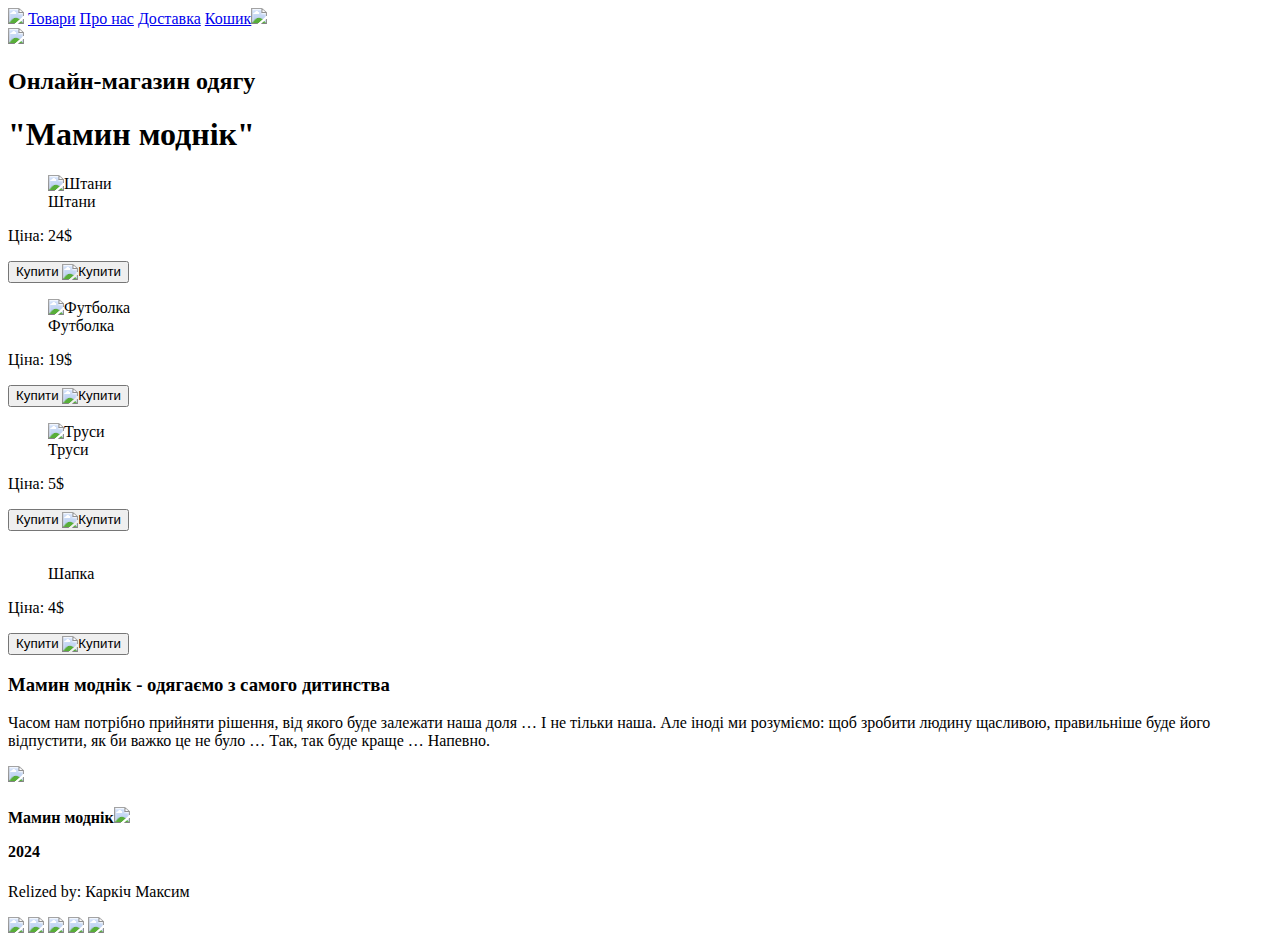
==== index.html @ 4c503d74 "Add files via upload" ====
<!DOCTYPE html>
<html lang="en">
<head>
    <meta charset="UTF-8">
    <meta name="viewport" content="width=device-width, initial-scale=1.0">
    <title>Онлайн-магазин Мамин моднік</title>
    <link rel="stylesheet" href="css/style.css"/>
</head>
<body>
    <header>
       <nav>
        <img class="logotyp" src="img/Frame (7).png">
        <a href="#product">Товари</a>
        <a href="#pronas">Про нас</a>
        <a href="indexindex.html">Доставка</a>
        <a class="koshik" href=" index3.html">Кошик<img class="korzina" src="img/Frame.png"></a>
        </nav>
        <img class="odiag" src="img/spring-wardrobe-switch-still-life.jpg">
        <h2 class="h2">Онлайн-магазин одягу</h2>
        <h1 class="h1">"Мамин моднік"</h1>
    </header>
    <main>
        <section id="product" class="product-grid">
            <article class="product-card">
                <figure>
                    <img class="product-image" src="img/beautiful-fashion-woman-posing-with-elegant-suit.jpg" alt="Штани">
                    <figcaption class="product-name">Штани</figcaption>
                </figure>
                <p class="product-cost">Ціна: 24$</p>
                <button class="buy-button">
                    Купити
                    <img class="buy-icon" src="img/Frame.png" alt="Купити">
                </button>
            </article>

            <article class="product-card">
                <figure>
                    <img class="product-image" src="img/isolated-opened-white-t-shirt.jpg" alt="Футболка">
                    <figcaption class="product-name">Футболка</figcaption>
                </figure>
                <p class="product-cost">Ціна: 19$</p>
                <button class="buy-button">
                    Купити
                    <img class="buy-icon" src="img/Frame.png" alt="Купити">
                </button>
            </article>
    
            <article class="product-card">
                <figure>
                    <img class="product-image" src="img/underwear.jpg" alt="Труси">
                    <figcaption class="product-name">Труси</figcaption>
                </figure>
                <p class="product-cost">Ціна: 5$</p>
                <button class="buy-button">
                    Купити
                    <img class="buy-icon" src="img/Frame.png" alt="Купити">
                </button>
            </article>
            <article class="product-card">
                <figure>
                    <img class="product-image" src="img/female-beauty-brown-cap-summer (1).jpg" alt="">
                    <figcaption class="product-name">Шапка</figcaption>
                </figure>
                <p class="product-cost">Ціна: 4$</p>
                <button class="buy-button">
                    Купити
                    <img class="buy-icon" src="img/Frame.png" alt="Купити">
                </button>
            </article>
        </section>
        <div id="pronas" class="mamka">
            <h3>Мамин моднік - одягаємо з самого дитинства </h3>
            <p>Часом нам потрібно прийняти рішення, від якого буде залежати наша доля … І не тільки наша. Але іноді ми розуміємо: щоб зробити людину щасливою, правильніше буде його відпустити, як би важко це не було … Так, так буде краще … Напевно.</p>
        </div>
        <div class="amerikanezz"><img class="negr" src="img/cyclist-man-his-bike-city.jpg"></div>
    </main>
    <footer>
        <div class="puk"><h4>Мамин моднік<img class="original" src="img/Frame (1).png"><p class="p2024">2024</p></h4></div>
        <p>Relized by: Каркіч Максим</p>
        <section class="silka">
            <img src="img/Frame (2).png">
            <img src="img/Frame (3).png">
          <img src="img/Frame (4).png">
          <img src="img/Frame (5).png">
          <img src="img/Frame (6).png">
        </section>
    </footer>
    <script >
        // js/script.js
document.addEventListener("DOMContentLoaded", () => {
    const buyButtons = document.querySelectorAll(".buy-button");

    buyButtons.forEach(button => {
        button.addEventListener("click", (e) => {
            const productCard = e.target.closest(".product-card");
            const productName = productCard.querySelector(".product-name").textContent;
            const productPrice = productCard.querySelector(".product-cost").textContent;
            const productImage = productCard.querySelector(".product-image").src;

            let cart = JSON.parse(localStorage.getItem("cart")) || [];

            let existingProduct = cart.find(item => item.name === productName);
            if (existingProduct) {
                existingProduct.quantity += 1;
            } else {
                cart.push({
                    name: productName,
                    price: productPrice,
                    image: productImage,
                    quantity: 1
                });
            }

            localStorage.setItem("cart", JSON.stringify(cart));
            alert(`${productName} додано до кошика!`);
        });
    });
});

     </script>
</body>
</html>
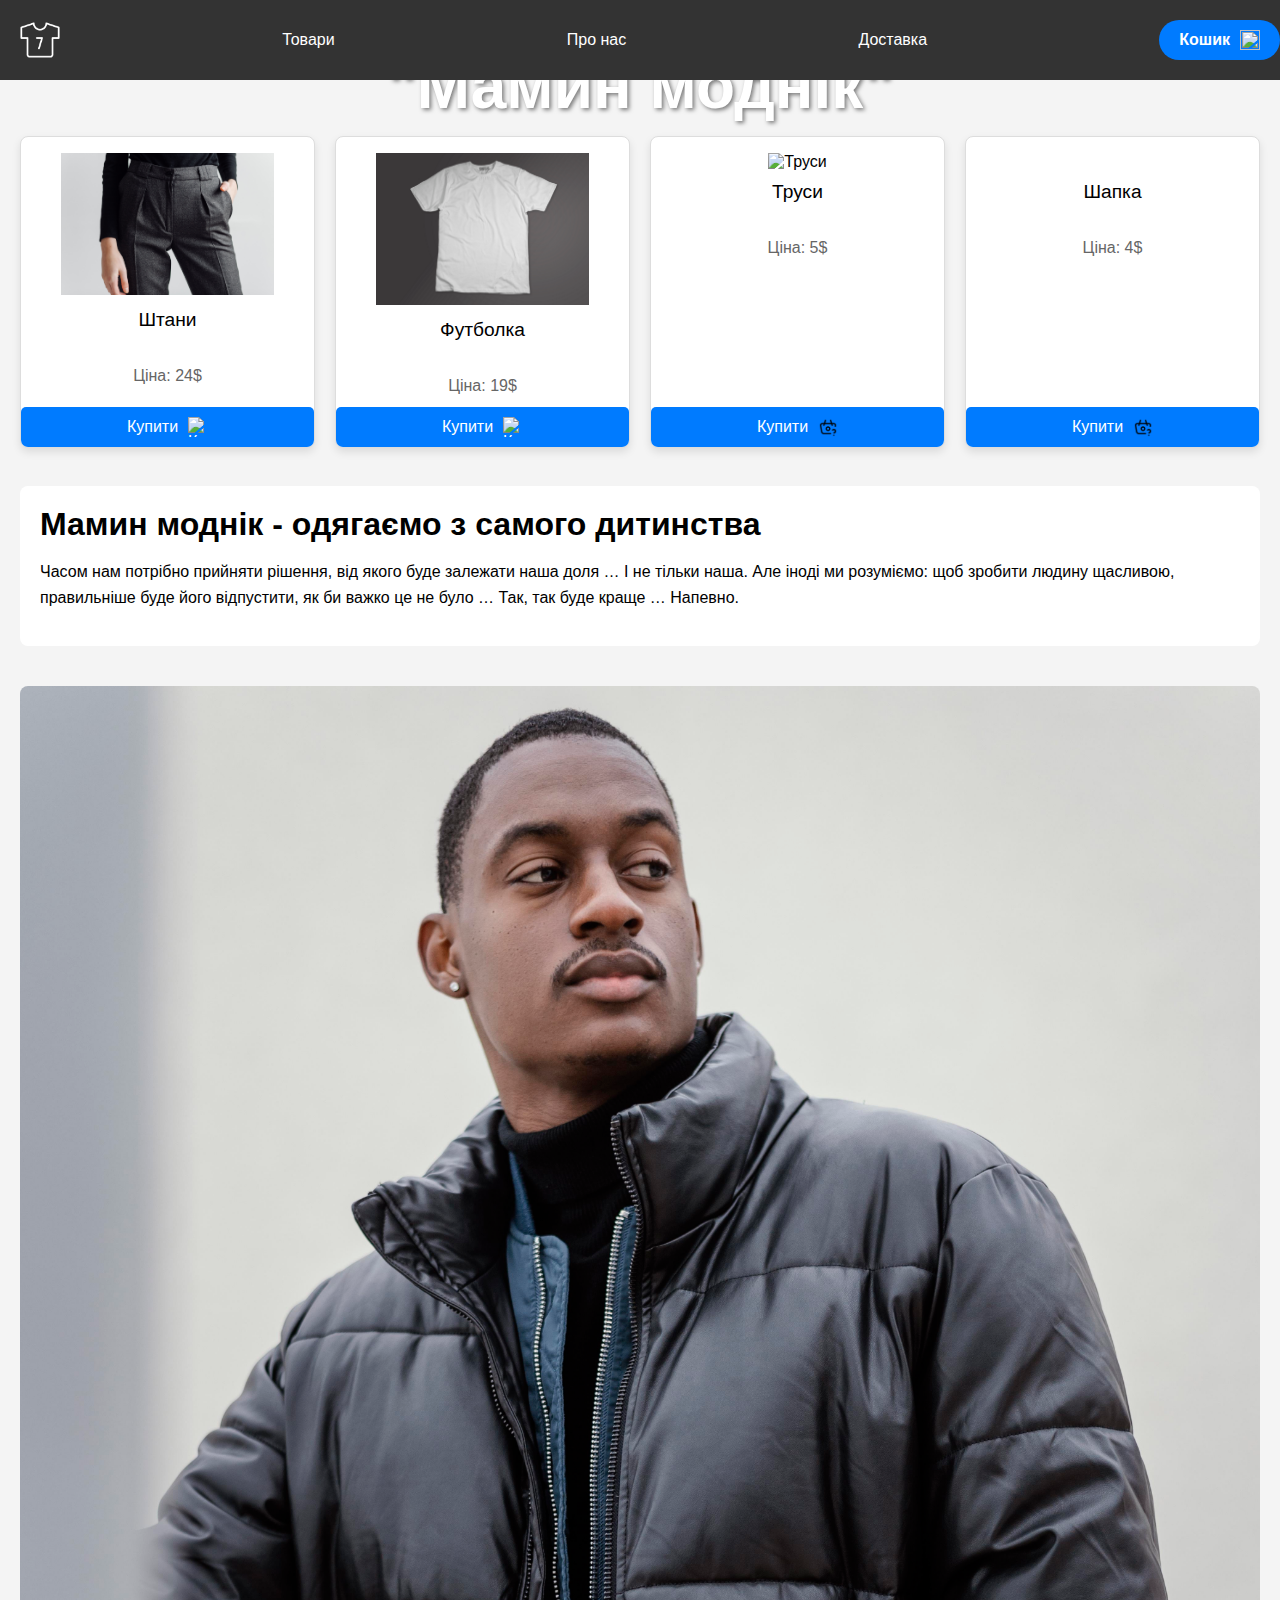
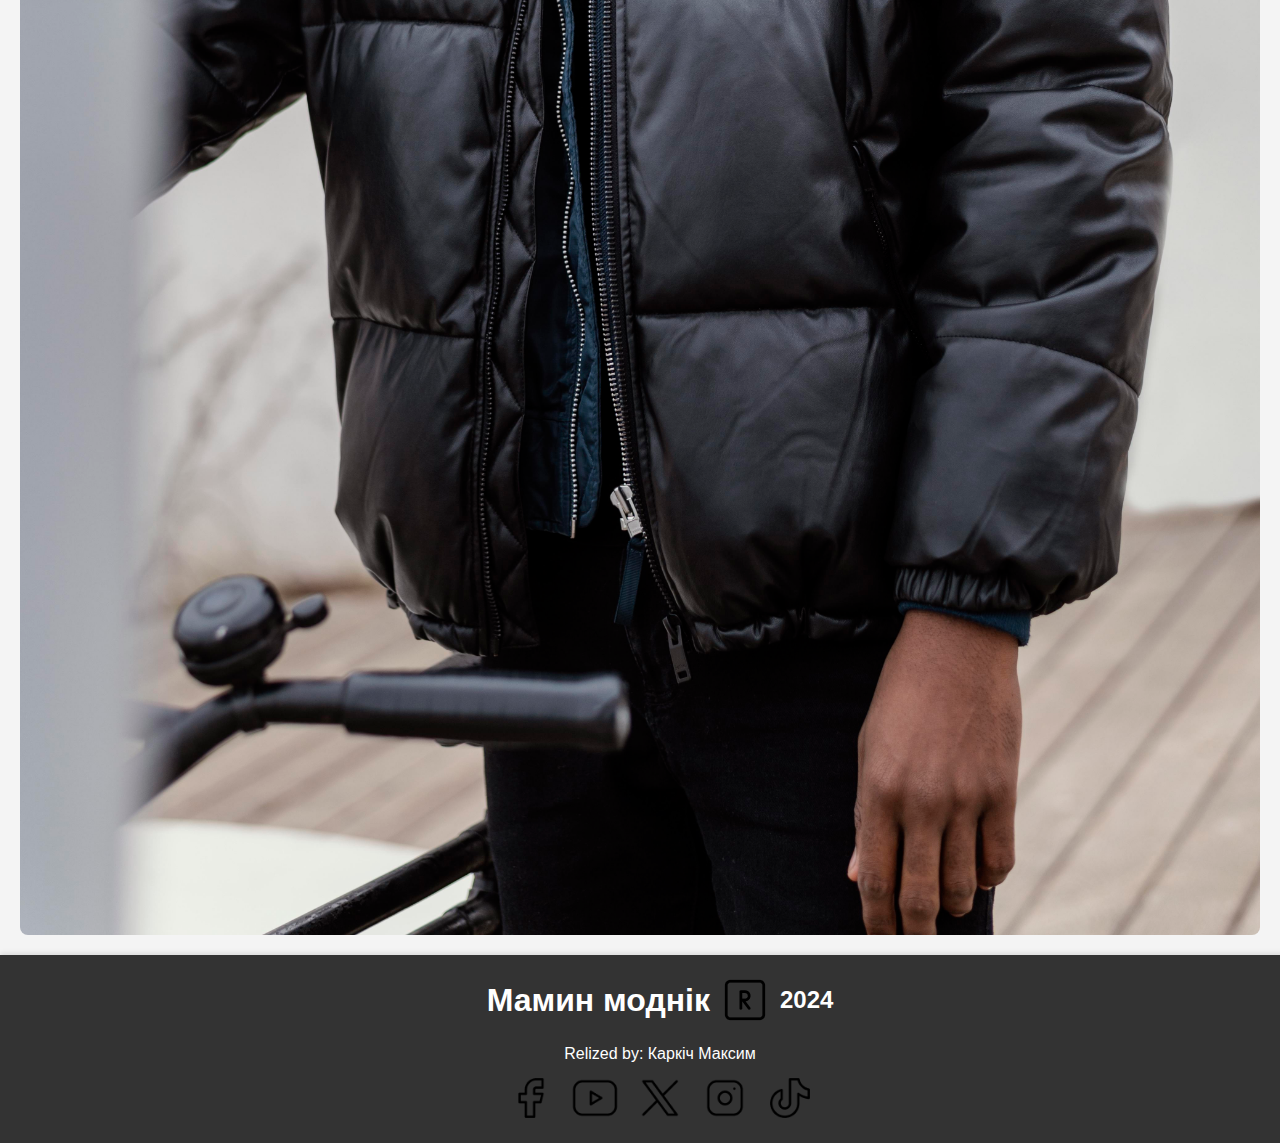
==== commit af59855e: "Update index.html" ====
--- a/index.html
+++ b/index.html
@@ -4,18 +4,18 @@
     <meta charset="UTF-8">
     <meta name="viewport" content="width=device-width, initial-scale=1.0">
     <title>Онлайн-магазин Мамин моднік</title>
-    <link rel="stylesheet" href="css/style.css"/>
+    <link rel="stylesheet" href="style.css"/>
 </head>
 <body>
     <header>
        <nav>
-        <img class="logotyp" src="img/Frame (7).png">
+        <img class="logotyp" src="Frame (7).png">
         <a href="#product">Товари</a>
         <a href="#pronas">Про нас</a>
         <a href="indexindex.html">Доставка</a>
         <a class="koshik" href=" index3.html">Кошик<img class="korzina" src="img/Frame.png"></a>
         </nav>
-        <img class="odiag" src="img/spring-wardrobe-switch-still-life.jpg">
+        <img class="odiag" src="spring-wardrobe-switch-still-life.jpg">
         <h2 class="h2">Онлайн-магазин одягу</h2>
         <h1 class="h1">"Мамин моднік"</h1>
     </header>
@@ -23,7 +23,7 @@
         <section id="product" class="product-grid">
             <article class="product-card">
                 <figure>
-                    <img class="product-image" src="img/beautiful-fashion-woman-posing-with-elegant-suit.jpg" alt="Штани">
+                    <img class="product-image" src="beautiful-fashion-woman-posing-with-elegant-suit.jpg" alt="Штани">
                     <figcaption class="product-name">Штани</figcaption>
                 </figure>
                 <p class="product-cost">Ціна: 24$</p>
@@ -35,7 +35,7 @@
 
             <article class="product-card">
                 <figure>
-                    <img class="product-image" src="img/isolated-opened-white-t-shirt.jpg" alt="Футболка">
+                    <img class="product-image" src="isolated-opened-white-t-shirt.jpg" alt="Футболка">
                     <figcaption class="product-name">Футболка</figcaption>
                 </figure>
                 <p class="product-cost">Ціна: 19$</p>
@@ -47,24 +47,24 @@
     
             <article class="product-card">
                 <figure>
-                    <img class="product-image" src="img/underwear.jpg" alt="Труси">
+                    <img class="product-image" src="underwear.jpg" alt="Труси">
                     <figcaption class="product-name">Труси</figcaption>
                 </figure>
                 <p class="product-cost">Ціна: 5$</p>
                 <button class="buy-button">
                     Купити
-                    <img class="buy-icon" src="img/Frame.png" alt="Купити">
+                    <img class="buy-icon" src="Frame.png" alt="Купити">
                 </button>
             </article>
             <article class="product-card">
                 <figure>
-                    <img class="product-image" src="img/female-beauty-brown-cap-summer (1).jpg" alt="">
+                    <img class="product-image" src="female-beauty-brown-cap-summer (1).jpg" alt="">
                     <figcaption class="product-name">Шапка</figcaption>
                 </figure>
                 <p class="product-cost">Ціна: 4$</p>
                 <button class="buy-button">
                     Купити
-                    <img class="buy-icon" src="img/Frame.png" alt="Купити">
+                    <img class="buy-icon" src="Frame.png" alt="Купити">
                 </button>
             </article>
         </section>
@@ -72,17 +72,17 @@
             <h3>Мамин моднік - одягаємо з самого дитинства </h3>
             <p>Часом нам потрібно прийняти рішення, від якого буде залежати наша доля … І не тільки наша. Але іноді ми розуміємо: щоб зробити людину щасливою, правильніше буде його відпустити, як би важко це не було … Так, так буде краще … Напевно.</p>
         </div>
-        <div class="amerikanezz"><img class="negr" src="img/cyclist-man-his-bike-city.jpg"></div>
+        <div class="amerikanezz"><img class="negr" src="cyclist-man-his-bike-city.jpg"></div>
     </main>
     <footer>
-        <div class="puk"><h4>Мамин моднік<img class="original" src="img/Frame (1).png"><p class="p2024">2024</p></h4></div>
+        <div class="puk"><h4>Мамин моднік<img class="original" src="Frame (1).png"><p class="p2024">2024</p></h4></div>
         <p>Relized by: Каркіч Максим</p>
         <section class="silka">
-            <img src="img/Frame (2).png">
-            <img src="img/Frame (3).png">
-          <img src="img/Frame (4).png">
-          <img src="img/Frame (5).png">
-          <img src="img/Frame (6).png">
+            <img src="Frame (2).png">
+            <img src="Frame (3).png">
+          <img src="Frame (4).png">
+          <img src="Frame (5).png">
+          <img src="Frame (6).png">
         </section>
     </footer>
     <script >
@@ -119,4 +119,4 @@
 
      </script>
 </body>
-</html>+</html>
--- a/style.css
+++ b/style.css
@@ -0,0 +1,304 @@
+/* Загальні стилі для сайту */
+body {
+    margin: 0;
+    font-family: Arial, sans-serif;
+    background-color: #f4f4f4;
+}
+
+/* Стилі для шапки */
+header {
+    position: relative;
+    text-align: center;
+    color: #fff;
+}
+
+header nav {
+    background-color: #333;
+    padding: 15px;
+    display: flex;
+    justify-content: space-between;
+    align-items: center;
+    position: fixed;
+    top: 0;
+    width: 100%;
+    z-index: 1000;
+}
+
+header img.logotyp {
+    height: 50px;
+}
+
+header a {
+    color: #fff;
+    text-decoration: none;
+    margin: 0 15px;
+    font-size: 1rem;
+    transition: color 0.3s;
+}
+
+header a:hover {
+    color: #007bff;
+}
+
+header .koshik {
+    display: flex;
+    align-items: center;
+    background-color: #007bff;
+    color: #fff;
+    padding: 10px 20px;
+    border-radius: 25px;
+    font-size: 1rem;
+    font-weight: bold;
+    text-decoration: none;
+    transition: background-color 0.3s, transform 0.3s;
+}
+
+header .koshik:hover {
+    background-color: #0056b3;
+    transform: scale(1.05);
+}
+
+header .korzina {
+    margin-left: 10px;
+    height: 20px;
+    width: 20px;
+}
+
+header .odiag {
+    width: 100%;
+    height: auto;
+    opacity: 0.5;
+    display: block;
+}
+
+header .h2 {
+    position: absolute;
+    width: 100%;
+    top: 30%;
+    font-size: 2rem;
+    color: #fff;
+    text-shadow: 2px 2px 4px rgba(0, 0, 0, 0.5);
+}
+
+header .h1 {
+    position: absolute;
+    width: 100%;
+    top: 40%;
+    font-size: 4rem;
+    color: #fff;
+    text-shadow: 2px 2px 4px rgba(0, 0, 0, 0.5);
+}
+
+/* Стилі для основного контенту */
+main {
+    padding-top: 100px; /* Відступ, щоб не перекривати навігацію */
+}
+
+.product-grid {
+    display: grid;
+    grid-template-columns: repeat(auto-fill, minmax(250px, 1fr));
+    gap: 20px;
+    padding: 20px;
+}
+
+.product-card {
+    background: #fff;
+    border: 1px solid #ddd;
+    border-radius: 8px;
+    box-shadow: 0 4px 8px rgba(0, 0, 0, 0.1);
+    overflow: hidden;
+    text-align: center;
+    transition: transform 0.3s, box-shadow 0.3s;
+}
+
+.product-card:hover {
+    transform: translateY(-10px);
+    box-shadow: 0 8px 16px rgba(0, 0, 0, 0.2);
+}
+
+.product-image {
+    width: 100%;
+    height: auto;
+}
+
+.product-name {
+    font-size: 1.2rem;
+    margin: 10px 0;
+}
+
+.product-cost {
+    font-size: 1rem;
+    color: #666;
+    margin: 10px 0;
+}
+
+.buy-button {
+    background-color: #007bff;
+    border: none;
+    border-radius: 5px;
+    color: #fff;
+    cursor: pointer;
+    font-size: 1rem;
+    padding: 10px;
+    display: flex;
+    align-items: center;
+    justify-content: center;
+    transition: background-color 0.3s;
+}
+
+.buy-button:hover {
+    background-color: #0056b3;
+}
+
+.buy-icon {
+    margin-left: 10px;
+    width: 20px;
+    height: 20px;
+}
+
+/* Стилі для розділу про нас */
+.mamka {
+    padding: 20px;
+    background: #fff;
+    border-radius: 8px;
+    margin: 20px;
+}
+
+.mamka h3 {
+    font-size: 2rem;
+    margin: 0 0 10px;
+}
+
+.mamka p {
+    font-size: 1rem;
+    line-height: 1.6;
+}
+
+/* Стилі для адаптивності зображення */
+.amerikanezz {
+    display: flex;
+    justify-content: center;
+    padding: 20px;
+}
+
+.amerikanezz img.negr {
+    max-width: 100%;
+    height: auto;
+    border-radius: 8px;
+}
+
+/* Стилі для підвалу */
+footer {
+    background-color: #333;
+    color: #fff;
+    padding: 20px;
+    text-align: center;
+    position: relative;
+    width: 100%;
+    box-shadow: 0 -2px 5px rgba(0, 0, 0, 0.1);
+}
+
+.puk {
+    margin-bottom: 20px;
+}
+
+.puk h4 {
+    font-size: 2rem;
+    margin: 0;
+    display: flex;
+    align-items: center;
+    justify-content: center;
+}
+
+.puk .original {
+    margin-left: 10px;
+    height: 50px;
+}
+
+.puk .p2024 {
+    font-size: 1.5rem;
+    margin-left: 10px;
+}
+
+footer p {
+    font-size: 1rem;
+    margin: 10px 0;
+}
+
+.silka {
+    display: flex;
+    justify-content: center;
+    gap: 15px;
+    flex-wrap: wrap;
+}
+
+.silka img {
+    max-height: 50px;
+    transition: opacity 0.3s;
+}
+
+.silka img:hover {
+    opacity: 0.7;
+}
+/* Стилі для картки товару */
+.product-card {
+    display: flex;
+    flex-direction: column; /* Вертикальне вирівнювання елементів */
+    background: #fff;
+    border: 1px solid #ddd;
+    border-radius: 8px;
+    box-shadow: 0 4px 8px rgba(0, 0, 0, 0.1);
+    overflow: hidden;
+    text-align: center;
+    transition: transform 0.3s ease, box-shadow 0.3s ease;
+    height: 100%; /* Встановлюємо висоту на 100%, щоб картки мали однакову висоту */
+    display: flex;
+    flex-direction: column;
+}
+
+.product-card:hover {
+    transform: translateY(-10px);
+    box-shadow: 0 8px 16px rgba(0, 0, 0, 0.2);
+}
+
+.product-image {
+    width: 100%;
+    height: auto;
+    object-fit: cover; /* Переконуємося, що зображення заповнює картку */
+}
+
+.product-name {
+    font-size: 1.2rem;
+    margin: 10px 0;
+}
+
+.product-cost {
+    font-size: 1rem;
+    color: #666;
+    margin: 10px 0;
+    flex: 1; /* Вирівнює цей елемент, щоб заповнити простір між назвою та кнопкою */
+}
+
+.buy-button {
+    background-color: #007bff;
+    border: none;
+    border-radius: 5px;
+    color: #fff;
+    cursor: pointer;
+    font-size: 1rem;
+    padding: 10px;
+    display: flex;
+    align-items: center;
+    justify-content: center;
+    transition: background-color 0.3s ease;
+}
+
+.buy-button:hover {
+    background-color: #0056b3;
+}
+
+.buy-icon {
+    margin-left: 10px;
+    width: 20px;
+    height: 20px;
+}
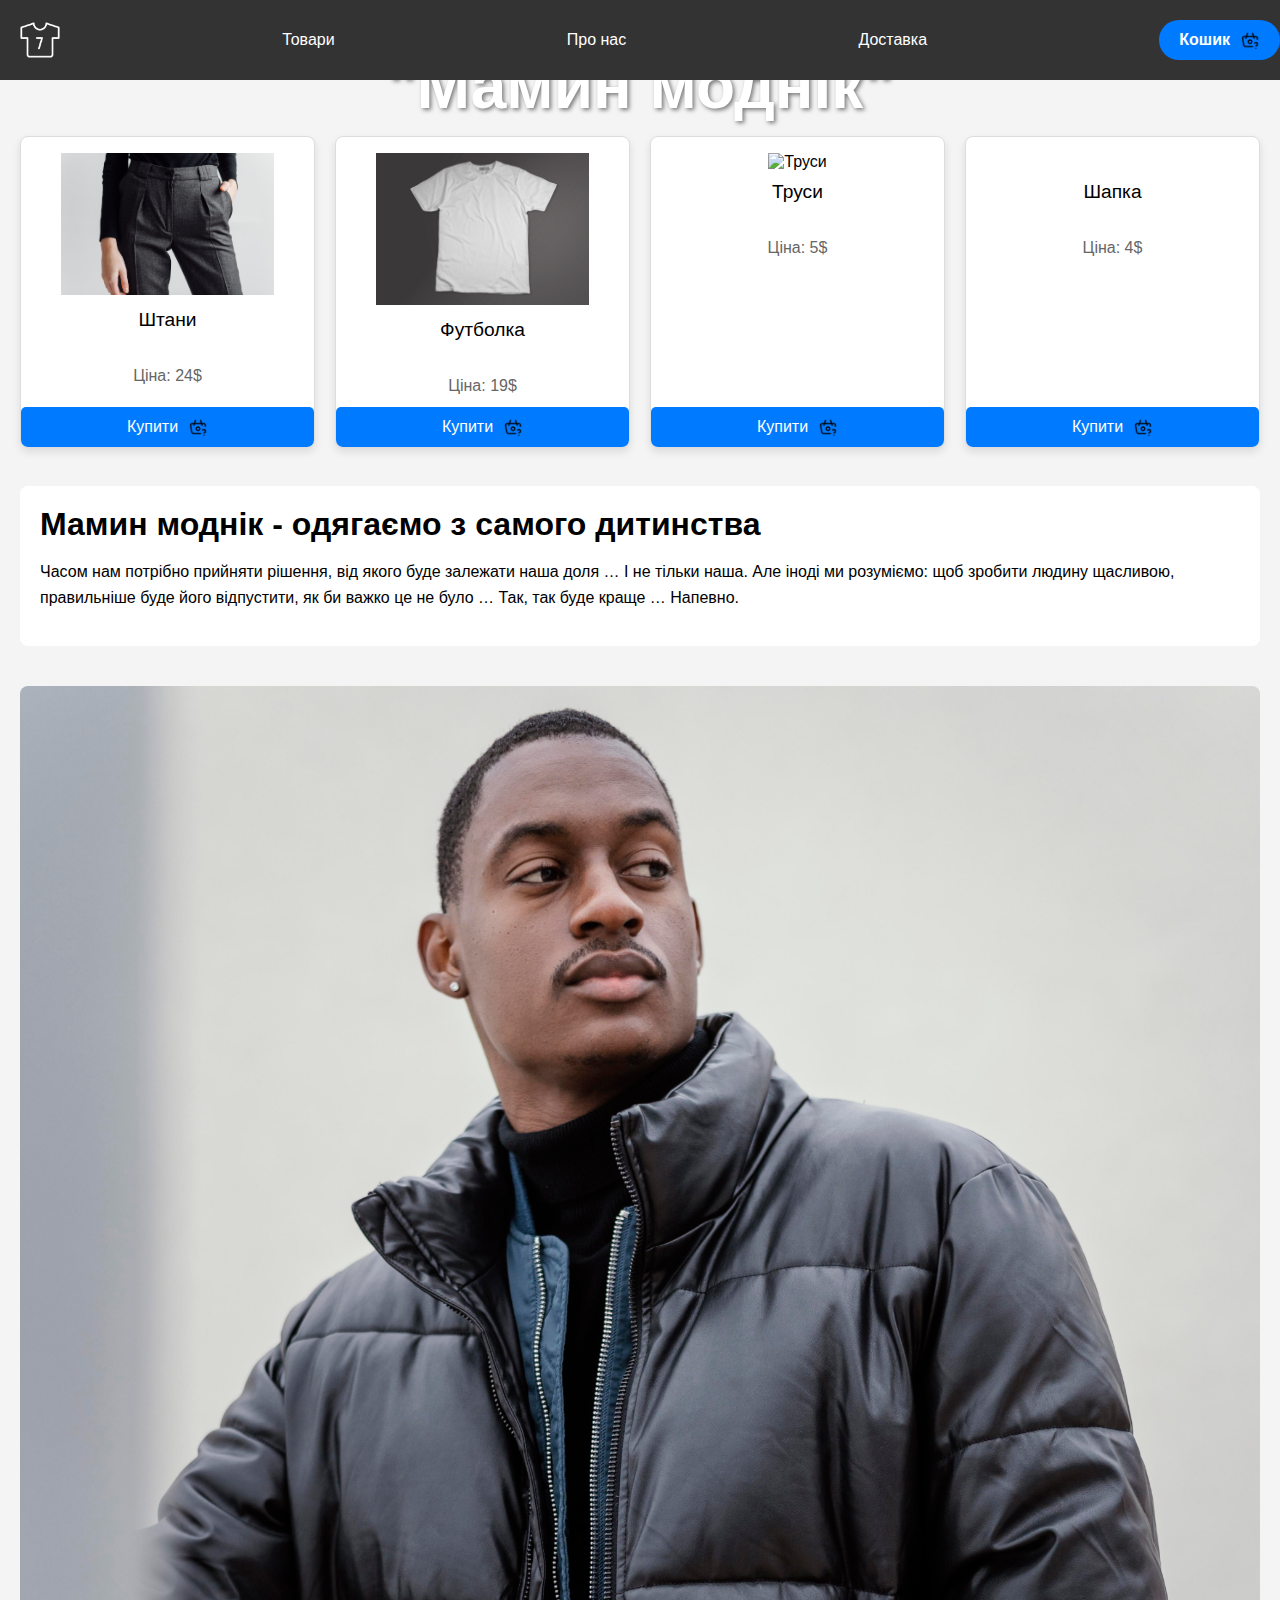
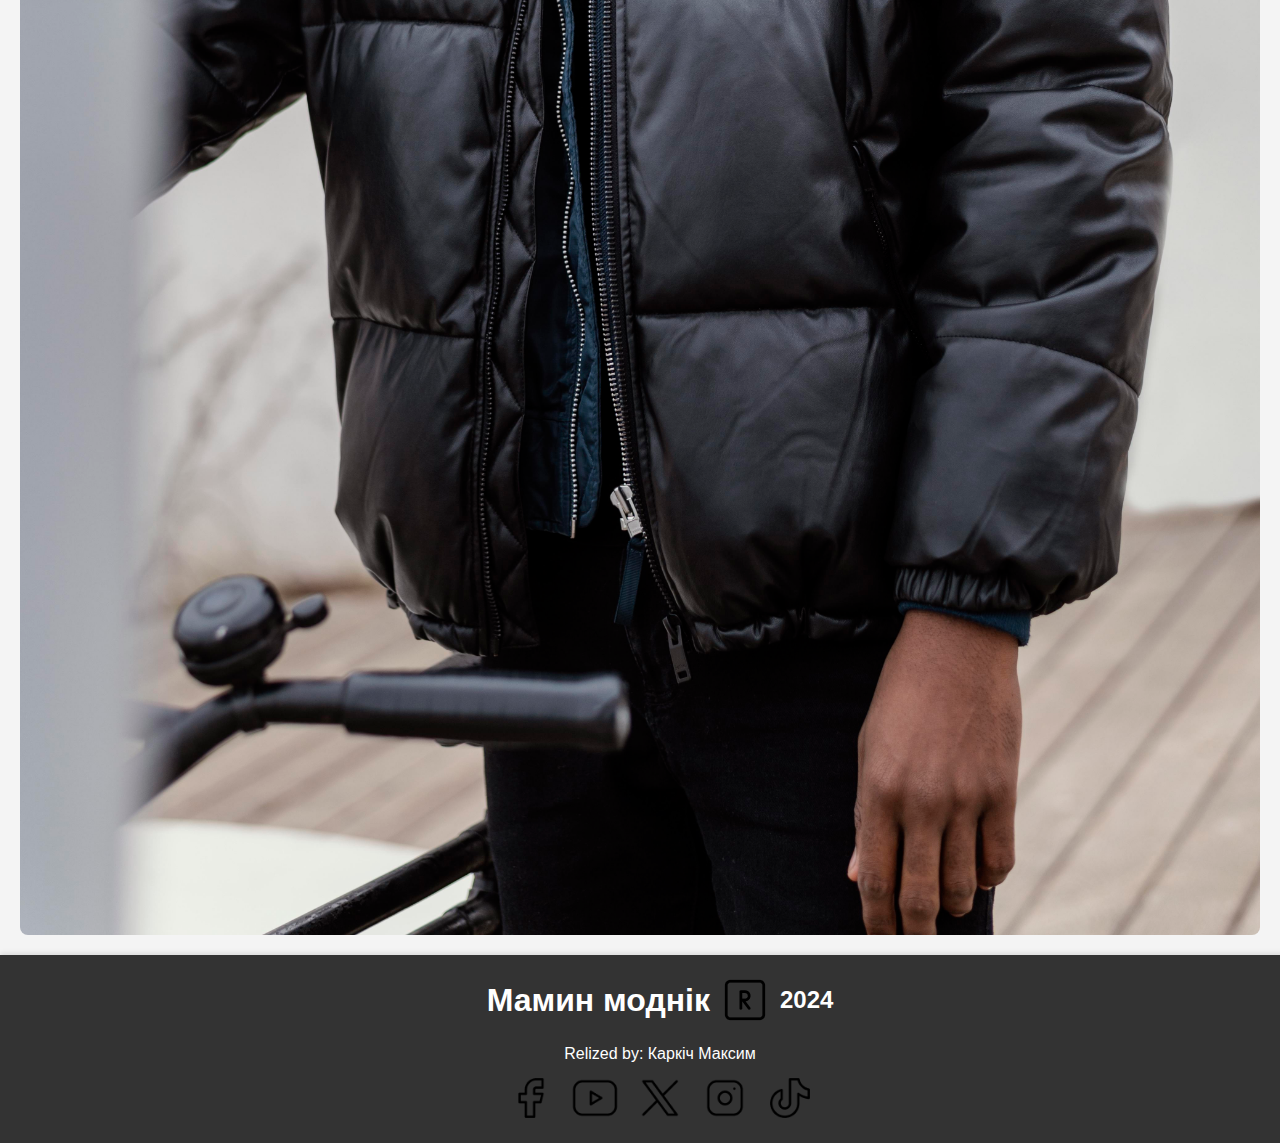
==== commit 59678527: "Update index.html" ====
--- a/index.html
+++ b/index.html
@@ -13,7 +13,7 @@
         <a href="#product">Товари</a>
         <a href="#pronas">Про нас</a>
         <a href="indexindex.html">Доставка</a>
-        <a class="koshik" href=" index3.html">Кошик<img class="korzina" src="img/Frame.png"></a>
+        <a class="koshik" href=" index3.html">Кошик<img class="korzina" src="Frame.png"></a>
         </nav>
         <img class="odiag" src="spring-wardrobe-switch-still-life.jpg">
         <h2 class="h2">Онлайн-магазин одягу</h2>
@@ -29,7 +29,7 @@
                 <p class="product-cost">Ціна: 24$</p>
                 <button class="buy-button">
                     Купити
-                    <img class="buy-icon" src="img/Frame.png" alt="Купити">
+                    <img class="buy-icon" src="Frame.png" alt="Купити">
                 </button>
             </article>
 
@@ -41,7 +41,7 @@
                 <p class="product-cost">Ціна: 19$</p>
                 <button class="buy-button">
                     Купити
-                    <img class="buy-icon" src="img/Frame.png" alt="Купити">
+                    <img class="buy-icon" src="Frame.png" alt="Купити">
                 </button>
             </article>
     
